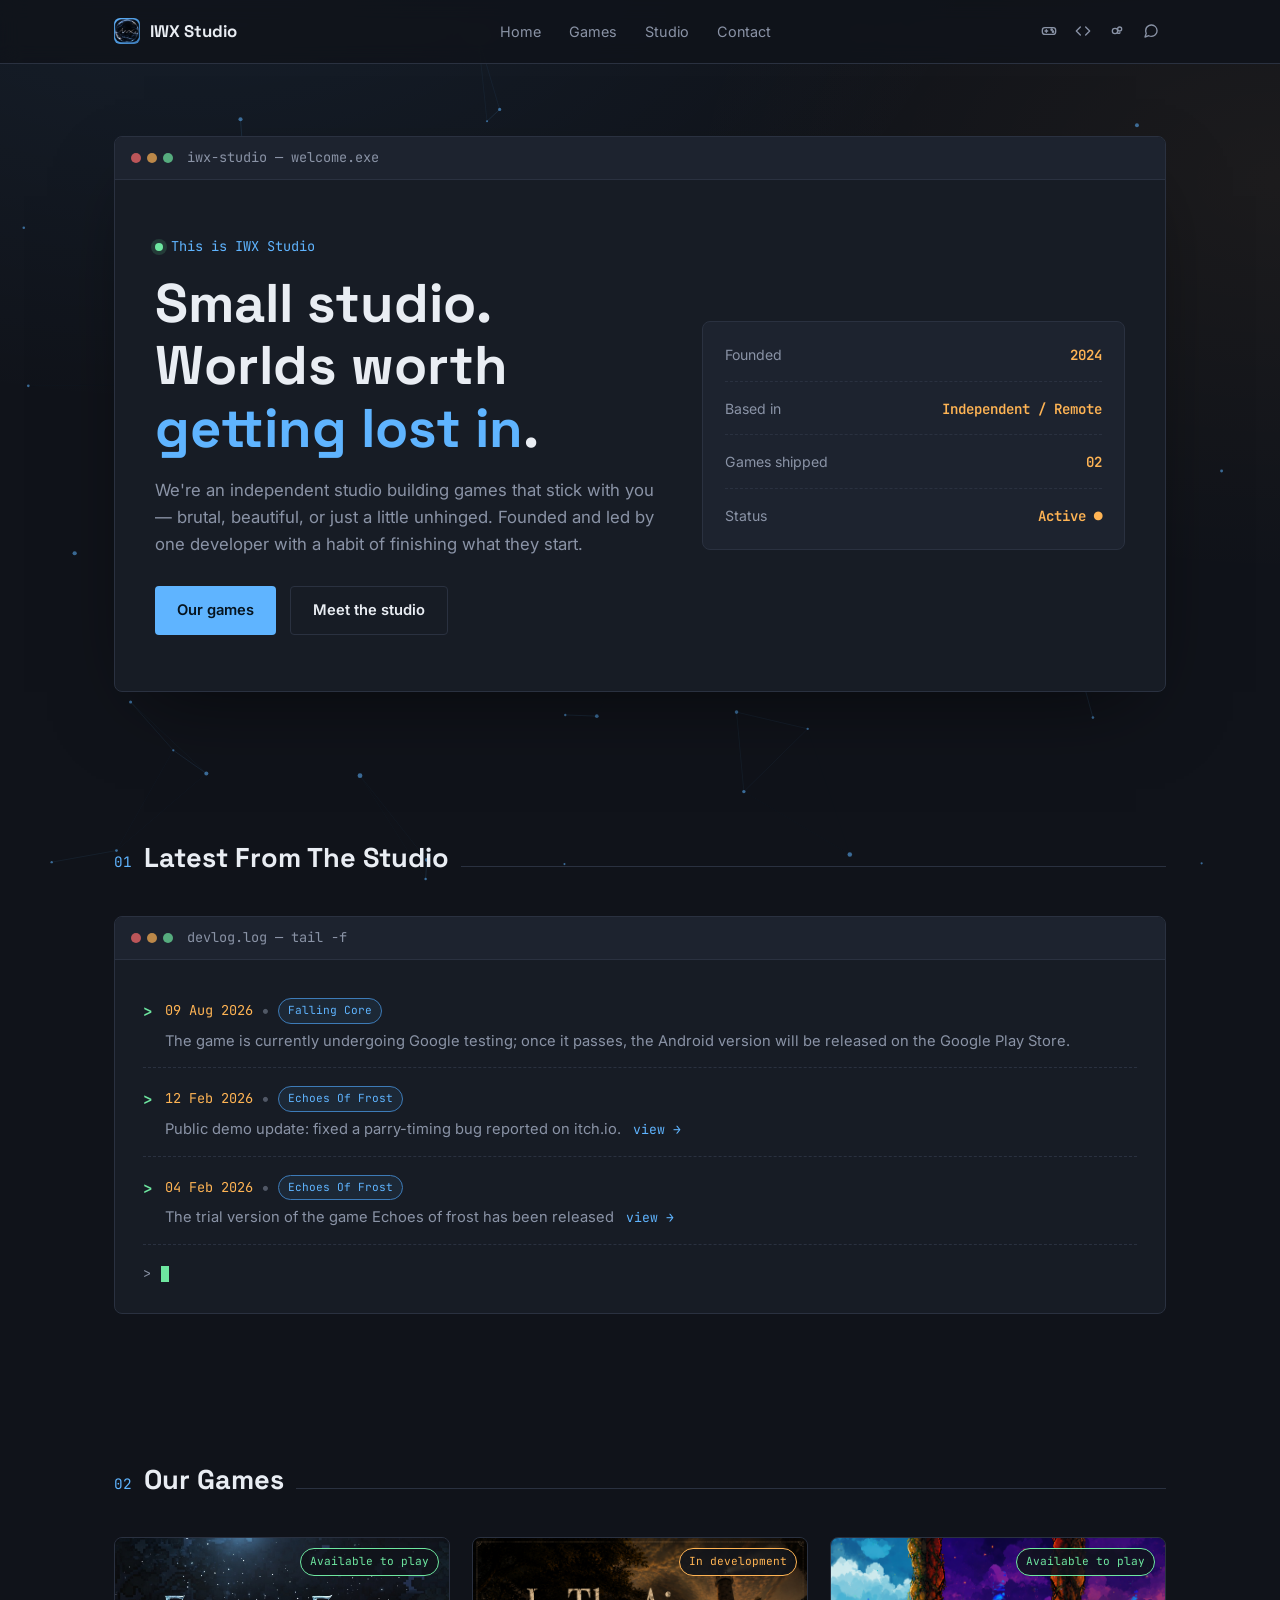
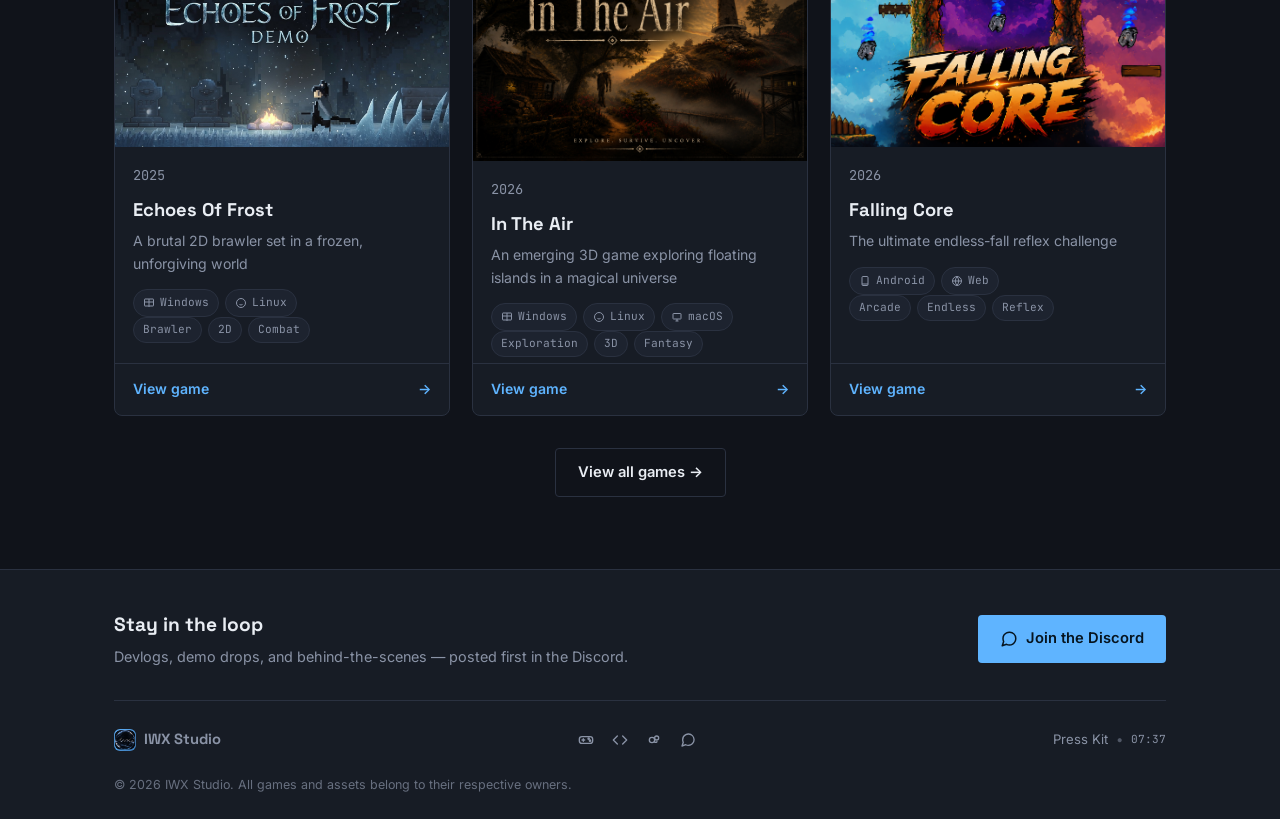
==== index.html @ 237f4676 "f commit" ====
<!DOCTYPE html>
<html lang="en" dir="ltr">
<head>
  <meta charset="UTF-8" />
  <meta name="viewport" content="width=device-width, initial-scale=1.0" />
  <title>IWX Studio — Independent Game Developer</title>
  <meta name="description" content="IWX Studio is an independent game development studio crafting brutal, beautiful and unforgettable worlds." />

  <meta property="og:type" content="website" />
  <meta property="og:title" content="IWX Studio — Independent Game Developer" />
  <meta property="og:description" content="IWX Studio is an independent game development studio crafting brutal, beautiful and unforgettable worlds." />
  <meta property="og:image" content="assets/iwx_icon.png" />
  <meta name="twitter:card" content="summary_large_image" />

  <link rel="icon" type="image/png" href="assets/iwx_icon.png" />

  <link rel="preconnect" href="https://fonts.googleapis.com" />
  <link rel="preconnect" href="https://fonts.gstatic.com" crossorigin />
  <link
    href="https://fonts.googleapis.com/css2?family=Space+Grotesk:wght@500;700&family=Inter:wght@400;500;600&family=JetBrains+Mono:wght@400;500;600&display=swap"
    rel="stylesheet"
  />

  <link rel="stylesheet" href="css/style.css" />
</head>
<body>

  <canvas id="bg-canvas" aria-hidden="true"></canvas>

  <header class="site-header">
    <div class="container">
      <a href="index.html" class="brand" aria-label="IWX Studio — Home">
        <img src="assets/iwx_icon.png" alt="IWX Studio" class="brand__icon" />
        <span>IWX Studio</span>
      </a>

      <nav class="nav-links" id="nav-links">
        <a href="index.html" class="nav-link is-active">Home</a>
        <a href="games.html" class="nav-link">Games</a>
        <a href="studio.html" class="nav-link">Studio</a>
        <a href="contact.html" class="nav-link">Contact</a>
        <div class="nav-links__socials"><a href="https://iwx-10.itch.io/" target="_blank" rel="noopener noreferrer" class="social-icon social-icon--labeled"><svg viewBox="0 0 24 24" fill="none" stroke="currentColor" stroke-width="2" stroke-linecap="round" stroke-linejoin="round" aria-hidden="true"><rect x="2" y="7" width="20" height="10" rx="4"/><line x1="6" y1="12" x2="10" y2="12"/><line x1="8" y1="10" x2="8" y2="14"/><circle cx="16" cy="10" r="1"/><circle cx="18" cy="13" r="1"/></svg><span>itch.io</span></a><a href="https://github.com/IWXdev" target="_blank" rel="noopener noreferrer" class="social-icon social-icon--labeled"><svg viewBox="0 0 24 24" fill="none" stroke="currentColor" stroke-width="2" stroke-linecap="round" stroke-linejoin="round" aria-hidden="true"><polyline points="16 18 22 12 16 6"/><polyline points="8 6 2 12 8 18"/></svg><span>GitHub</span></a><a href="https://www.reddit.com/user/IWX_10/" target="_blank" rel="noopener noreferrer" class="social-icon social-icon--labeled"><svg viewBox="0 0 24 24" fill="none" stroke="currentColor" stroke-width="2" stroke-linecap="round" stroke-linejoin="round" aria-hidden="true"><circle cx="9" cy="12" r="4"/><circle cx="16" cy="9" r="3"/><path d="M12.5 14.5c1 1 3 1 4 0"/></svg><span>Reddit</span></a><a href="https://discord.gg/ThWcgst4D" target="_blank" rel="noopener noreferrer" class="social-icon social-icon--labeled"><svg viewBox="0 0 24 24" fill="none" stroke="currentColor" stroke-width="2" stroke-linecap="round" stroke-linejoin="round" aria-hidden="true"><path d="M21 11.5a8.38 8.38 0 0 1-.9 3.8 8.5 8.5 0 0 1-7.6 4.7 8.38 8.38 0 0 1-3.8-.9L3 21l1.9-5.7a8.38 8.38 0 0 1-.9-3.8 8.5 8.5 0 0 1 4.7-7.6 8.38 8.38 0 0 1 3.8-.9h.5a8.48 8.48 0 0 1 8 8v.5z"/></svg><span>Discord</span></a></div>
      </nav>

      <div class="header-right">
        <div class="social-icons"><a href="https://iwx-10.itch.io/" target="_blank" rel="noopener noreferrer" class="social-icon" aria-label="itch.io" title="itch.io"><svg viewBox="0 0 24 24" fill="none" stroke="currentColor" stroke-width="2" stroke-linecap="round" stroke-linejoin="round" aria-hidden="true"><rect x="2" y="7" width="20" height="10" rx="4"/><line x1="6" y1="12" x2="10" y2="12"/><line x1="8" y1="10" x2="8" y2="14"/><circle cx="16" cy="10" r="1"/><circle cx="18" cy="13" r="1"/></svg></a><a href="https://github.com/IWXdev" target="_blank" rel="noopener noreferrer" class="social-icon" aria-label="GitHub" title="GitHub"><svg viewBox="0 0 24 24" fill="none" stroke="currentColor" stroke-width="2" stroke-linecap="round" stroke-linejoin="round" aria-hidden="true"><polyline points="16 18 22 12 16 6"/><polyline points="8 6 2 12 8 18"/></svg></a><a href="https://www.reddit.com/user/IWX_10/" target="_blank" rel="noopener noreferrer" class="social-icon" aria-label="Reddit" title="Reddit"><svg viewBox="0 0 24 24" fill="none" stroke="currentColor" stroke-width="2" stroke-linecap="round" stroke-linejoin="round" aria-hidden="true"><circle cx="9" cy="12" r="4"/><circle cx="16" cy="9" r="3"/><path d="M12.5 14.5c1 1 3 1 4 0"/></svg></a><a href="https://discord.gg/ThWcgst4D" target="_blank" rel="noopener noreferrer" class="social-icon" aria-label="Discord" title="Discord"><svg viewBox="0 0 24 24" fill="none" stroke="currentColor" stroke-width="2" stroke-linecap="round" stroke-linejoin="round" aria-hidden="true"><path d="M21 11.5a8.38 8.38 0 0 1-.9 3.8 8.5 8.5 0 0 1-7.6 4.7 8.38 8.38 0 0 1-3.8-.9L3 21l1.9-5.7a8.38 8.38 0 0 1-.9-3.8 8.5 8.5 0 0 1 4.7-7.6 8.38 8.38 0 0 1 3.8-.9h.5a8.48 8.48 0 0 1 8 8v.5z"/></svg></a></div>
        <button class="nav-toggle" id="nav-toggle" aria-label="Toggle menu" aria-expanded="false">
          <svg viewBox="0 0 24 24" fill="none" stroke="currentColor" stroke-width="2" stroke-linecap="round" stroke-linejoin="round" aria-hidden="true"><line x1="3" y1="6" x2="21" y2="6"/><line x1="3" y1="12" x2="21" y2="12"/><line x1="3" y1="18" x2="21" y2="18"/></svg>
        </button>
      </div>
    </div>
  </header>

  <main>

    <section class="hero">
      <div class="container">
        <div class="editor-window">
          <div class="editor-titlebar">
            <div class="dots"><span></span><span></span><span></span></div>
            <span class="mono editor-titlebar__label">iwx-studio — welcome.exe</span>
          </div>
          <div class="hero-body">
            <div>
              <div class="hero-eyebrow">This is IWX Studio</div>
              <h1>Small studio.<br />Worlds worth <span class="accent">getting lost in</span>.</h1>
              <p class="lead">
                We're an independent studio building games that stick with you —
                brutal, beautiful, or just a little unhinged. Founded and led by one
                developer with a habit of finishing what they start.
              </p>
              <div class="hero-actions">
                <a href="games.html" class="btn btn--primary">Our games</a>
                <a href="studio.html" class="btn btn--ghost">Meet the studio</a>
              </div>
            </div>
            <div class="stat-panel">
              <div class="stat-row">
                <span class="stat-row__label">Founded</span>
                <span class="stat-row__value">2024</span>
              </div>
              <div class="stat-row">
                <span class="stat-row__label">Based in</span>
                <span class="stat-row__value">Independent / Remote</span>
              </div>
              <div class="stat-row">
                <span class="stat-row__label">Games shipped</span>
                <span class="stat-row__value">02</span>
              </div>
              <div class="stat-row">
                <span class="stat-row__label">Status</span>
                <span class="stat-row__value">Active ●</span>
              </div>
            </div>
          </div>
        </div>
      </div>
    </section>

    <section id="updates">
      <div class="container">
        <div class="section-head">
          <span class="section-head__index mono">01</span>
          <h2>Latest From The Studio</h2>
          <span class="section-head__line"></span>
        </div>

        <div class="terminal-window">
          <div class="editor-titlebar">
            <div class="dots"><span></span><span></span><span></span></div>
            <span class="mono editor-titlebar__label">devlog.log — tail -f</span>
          </div>
          <div class="terminal-body" id="devlog-feed"></div>
        </div>
      </div>
    </section>

    <section id="games">
      <div class="container">
        <div class="section-head">
          <span class="section-head__index mono">02</span>
          <h2>Our Games</h2>
          <span class="section-head__line"></span>
        </div>

        <div class="projects-grid" id="games-grid"></div>

        <div class="section-cta">
          <a href="games.html" class="btn btn--ghost">View all games →</a>
        </div>
      </div>
    </section>

  </main>

  <footer class="site-footer">
    <div class="container">
      <div class="footer-cta">
        <div>
          <h3>Stay in the loop</h3>
          <p>Devlogs, demo drops, and behind-the-scenes — posted first in the Discord.</p>
        </div>
        <a href="https://discord.gg/ThWcgst4D" target="_blank" rel="noopener noreferrer" class="btn btn--primary">
          <svg viewBox="0 0 24 24" fill="none" stroke="currentColor" stroke-width="2" stroke-linecap="round" stroke-linejoin="round" aria-hidden="true"><path d="M21 11.5a8.38 8.38 0 0 1-.9 3.8 8.5 8.5 0 0 1-7.6 4.7 8.38 8.38 0 0 1-3.8-.9L3 21l1.9-5.7a8.38 8.38 0 0 1-.9-3.8 8.5 8.5 0 0 1 4.7-7.6 8.38 8.38 0 0 1 3.8-.9h.5a8.48 8.48 0 0 1 8 8v.5z"/></svg>
          Join the Discord
        </a>
      </div>

      <div class="footer-bottom">
        <div class="footer-bottom__brand">
          <img src="assets/iwx_icon.png" alt="IWX Studio" class="brand__icon brand__icon--sm" />
          <span>IWX Studio</span>
        </div>
        <div class="social-icons"><a href="https://iwx-10.itch.io/" target="_blank" rel="noopener noreferrer" class="social-icon" aria-label="itch.io" title="itch.io"><svg viewBox="0 0 24 24" fill="none" stroke="currentColor" stroke-width="2" stroke-linecap="round" stroke-linejoin="round" aria-hidden="true"><rect x="2" y="7" width="20" height="10" rx="4"/><line x1="6" y1="12" x2="10" y2="12"/><line x1="8" y1="10" x2="8" y2="14"/><circle cx="16" cy="10" r="1"/><circle cx="18" cy="13" r="1"/></svg></a><a href="https://github.com/IWXdev" target="_blank" rel="noopener noreferrer" class="social-icon" aria-label="GitHub" title="GitHub"><svg viewBox="0 0 24 24" fill="none" stroke="currentColor" stroke-width="2" stroke-linecap="round" stroke-linejoin="round" aria-hidden="true"><polyline points="16 18 22 12 16 6"/><polyline points="8 6 2 12 8 18"/></svg></a><a href="https://www.reddit.com/user/IWX_10/" target="_blank" rel="noopener noreferrer" class="social-icon" aria-label="Reddit" title="Reddit"><svg viewBox="0 0 24 24" fill="none" stroke="currentColor" stroke-width="2" stroke-linecap="round" stroke-linejoin="round" aria-hidden="true"><circle cx="9" cy="12" r="4"/><circle cx="16" cy="9" r="3"/><path d="M12.5 14.5c1 1 3 1 4 0"/></svg></a><a href="https://discord.gg/ThWcgst4D" target="_blank" rel="noopener noreferrer" class="social-icon" aria-label="Discord" title="Discord"><svg viewBox="0 0 24 24" fill="none" stroke="currentColor" stroke-width="2" stroke-linecap="round" stroke-linejoin="round" aria-hidden="true"><path d="M21 11.5a8.38 8.38 0 0 1-.9 3.8 8.5 8.5 0 0 1-7.6 4.7 8.38 8.38 0 0 1-3.8-.9L3 21l1.9-5.7a8.38 8.38 0 0 1-.9-3.8 8.5 8.5 0 0 1 4.7-7.6 8.38 8.38 0 0 1 3.8-.9h.5a8.48 8.48 0 0 1 8 8v.5z"/></svg></a></div>
        <div class="footer-links">
          <a href="press-kit.html">Press Kit</a>
          <span class="dot">•</span>
          <span class="mono" id="status-clock"></span>
        </div>
      </div>
      <p class="footer-copyright">© 2026 IWX Studio. All games and assets belong to their respective owners.</p>
    </div>
  </footer>

  <script src="js/background.js"></script>
  <script src="js/site.js"></script>
  <script src="js/projects.js"></script>
  <script src="js/platform-icons.js"></script>
  <script src="js/devlogs.js"></script>
  <script src="js/main.js"></script>
</body>
</html>
---- css/style.css ----
/* ============================================
   Design tokens
   ============================================ */
:root {
  /* ألوان */
  --bg: #10131a;
  --panel: #171c25;
  --panel-2: #1d232f;
  --border: #2a3140;
  --text: #e9edf3;
  --text-muted: #8a93a6;
  --blue: #5fb4ff;
  --blue-dim: #3d7bb8;
  --amber: #ffb454;
  --green: #6ee7a0;
  --red: #ff6b6b;

  /* خطوط */
  --font-display: "Space Grotesk", sans-serif;
  --font-body: "Inter", sans-serif;
  --font-mono: "JetBrains Mono", monospace;

  /* مقاييس */
  --radius: 8px;
  --radius-sm: 4px;
  --max-width: 1100px;
  --header-h: 64px;
}

* { box-sizing: border-box; margin: 0; padding: 0; }

html { scroll-behavior: smooth; }

@media (prefers-reduced-motion: reduce) {
  html { scroll-behavior: auto; }
  *, *::before, *::after {
    animation-duration: 0.01ms !important;
    transition-duration: 0.01ms !important;
  }
}

body {
  background: var(--bg);
  color: var(--text);
  font-family: var(--font-body);
  line-height: 1.6;
  background-image:
    radial-gradient(ellipse 800px 500px at 15% -10%, rgba(95, 180, 255, 0.08), transparent),
    radial-gradient(ellipse 600px 400px at 100% 20%, rgba(255, 180, 84, 0.05), transparent);
  background-attachment: fixed;
}

img { max-width: 100%; display: block; }
a { color: inherit; text-decoration: none; }
button { font: inherit; cursor: pointer; border: none; background: none; color: inherit; }
ul { list-style: none; }

#bg-canvas {
  position: fixed;
  inset: 0;
  z-index: -1;
  pointer-events: none;
  display: block;
}

.mono { font-family: var(--font-mono); font-size: 0.85em; }
.dot { color: var(--text-muted); opacity: 0.5; }

.container {
  max-width: var(--max-width);
  margin-inline: auto;
  padding-inline: 24px;
}

/* ============================================
   Header / Nav
   ============================================ */
.site-header {
  position: sticky;
  top: 0;
  z-index: 50;
  height: var(--header-h);
  display: flex;
  align-items: center;
  background: rgba(16, 19, 26, 0.85);
  backdrop-filter: blur(10px);
  border-bottom: 1px solid var(--border);
}

.site-header .container {
  display: flex;
  align-items: center;
  justify-content: space-between;
  width: 100%;
}

.brand {
  display: flex;
  align-items: center;
  gap: 10px;
  font-family: var(--font-display);
  font-weight: 700;
  font-size: 1.05rem;
}

.brand__icon {
  width: 26px;
  height: 26px;
  border-radius: 6px;
  background: linear-gradient(135deg, var(--blue), var(--blue-dim));
  display: flex;
  align-items: center;
  justify-content: center;
  font-family: var(--font-mono);
  font-size: 0.75rem;
  color: #06141f;
  font-weight: 700;
  flex-shrink: 0;
  object-fit: cover; /* harmless on <span>, keeps <img> from stretching */
}

.brand__icon--sm { width: 22px; height: 22px; font-size: 0.68rem; }

.nav-links {
  display: flex;
  align-items: center;
  gap: 28px;
}

.nav-links__socials { display: none; }

.nav-link {
  font-size: 0.9rem;
  color: var(--text-muted);
  position: relative;
  padding-block: 4px;
  transition: color 0.2s;
}

.nav-link:hover,
.nav-link.is-active {
  color: var(--text);
}

.nav-link.is-active::after {
  content: "";
  position: absolute;
  inset-inline: 0;
  bottom: -2px;
  height: 2px;
  background: var(--amber);
  border-radius: 2px;
}

.header-right {
  display: flex;
  align-items: center;
  gap: 18px;
}

.social-icons {
  display: flex;
  align-items: center;
  gap: 4px;
}

.social-icon {
  display: flex;
  align-items: center;
  justify-content: center;
  width: 30px;
  height: 30px;
  border-radius: 6px;
  color: var(--text-muted);
  transition: color 0.2s, background 0.2s;
}
.social-icon:hover { color: var(--blue); background: var(--panel-2); }
.social-icon svg { width: 16px; height: 16px; }

.social-icon--labeled {
  display: none;
}

.nav-toggle {
  display: none;
  width: 34px;
  height: 34px;
  align-items: center;
  justify-content: center;
  border-radius: 6px;
  color: var(--text);
}
.nav-toggle svg { width: 20px; height: 20px; }
.nav-toggle:hover { background: var(--panel-2); }
}

/* ============================================
   Hero — بتصميم "Project Manager" ديال Godot
   ============================================ */
.hero {
  padding-block: 64px 40px;
}

.editor-window {
  border: 1px solid var(--border);
  border-radius: var(--radius);
  background: var(--panel);
  overflow: hidden;
  box-shadow: 0 30px 80px -30px rgba(0, 0, 0, 0.6);
}

.editor-titlebar {
  display: flex;
  align-items: center;
  gap: 10px;
  padding: 10px 16px;
  background: var(--panel-2);
  border-bottom: 1px solid var(--border);
}

.dots { display: flex; gap: 6px; }
.dots span {
  width: 10px; height: 10px; border-radius: 50%;
  background: var(--border);
}
.dots span:nth-child(1) { background: var(--red); opacity: 0.7; }
.dots span:nth-child(2) { background: var(--amber); opacity: 0.7; }
.dots span:nth-child(3) { background: var(--green); opacity: 0.7; }

.editor-titlebar__label {
  color: var(--text-muted);
  margin-inline-start: 4px;
}

.hero-body {
  padding: 56px 40px;
  display: grid;
  grid-template-columns: 1.2fr 1fr;
  gap: 40px;
  align-items: center;
}

.hero-eyebrow {
  font-family: var(--font-mono);
  color: var(--blue);
  font-size: 0.85rem;
  margin-bottom: 14px;
  display: flex;
  align-items: center;
  gap: 8px;
}

.hero-eyebrow::before {
  content: "";
  width: 8px; height: 8px; border-radius: 50%;
  background: var(--green);
  box-shadow: 0 0 0 4px rgba(110, 231, 160, 0.15);
}

.hero h1 {
  font-family: var(--font-display);
  font-size: clamp(2.2rem, 4.5vw, 3.4rem);
  line-height: 1.15;
  font-weight: 700;
  margin-bottom: 18px;
}

.hero h1 .accent { color: var(--blue); }

.hero p.lead {
  color: var(--text-muted);
  font-size: 1.05rem;
  max-width: 46ch;
  margin-bottom: 28px;
}

.hero-actions { display: flex; gap: 14px; flex-wrap: wrap; }

.btn {
  display: inline-flex;
  align-items: center;
  gap: 8px;
  padding: 12px 22px;
  border-radius: var(--radius-sm);
  font-weight: 600;
  font-size: 0.92rem;
  transition: transform 0.15s ease, box-shadow 0.15s ease, background 0.15s;
}

.btn svg {
  width: 18px;
  height: 18px;
  flex-shrink: 0;
}

.btn--primary {
  background: var(--blue);
  color: #06141f;
}
.btn--primary:hover {
  transform: translateY(-2px);
  box-shadow: 0 10px 24px -8px rgba(95, 180, 255, 0.5);
}

.btn--ghost {
  border: 1px solid var(--border);
  color: var(--text);
}
.btn--ghost:hover { border-color: var(--blue); color: var(--blue); }

/* لوحة إحصائيات صغيرة يمين الـ hero */
.stat-panel {
  background: var(--panel-2);
  border: 1px solid var(--border);
  border-radius: var(--radius);
  padding: 22px;
  display: grid;
  gap: 16px;
}

.stat-row {
  display: flex;
  justify-content: space-between;
  align-items: baseline;
  font-size: 0.88rem;
  padding-bottom: 14px;
  border-bottom: 1px dashed var(--border);
}
.stat-row:last-child { border-bottom: none; padding-bottom: 0; }

.stat-row__label { color: var(--text-muted); }
.stat-row__value { font-family: var(--font-mono); color: var(--amber); font-weight: 600; }

/* ============================================
   Sections عامة
   ============================================ */
section { padding-block: 72px; }

.section-head {
  display: flex;
  align-items: baseline;
  gap: 12px;
  margin-bottom: 36px;
}

.section-head__index {
  font-family: var(--font-mono);
  color: var(--blue);
  font-size: 0.9rem;
}

.section-head h2 {
  font-family: var(--font-display);
  font-size: 1.7rem;
  font-weight: 700;
}

.section-head__line {
  flex: 1;
  height: 1px;
  background: var(--border);
}

/* ============================================
   About / Skills
   ============================================ */
.about-grid {
  display: grid;
  grid-template-columns: 1.3fr 1fr;
  gap: 48px;
  align-items: start;
}

.about-text p { color: var(--text-muted); margin-bottom: 16px; max-width: 60ch; }
.about-text strong { color: var(--text); }

.about-info {
  display: grid;
  gap: 14px;
  margin-top: 22px;
  padding-top: 4px;
}
.about-info .stat-row { border-bottom: 1px dashed var(--border); padding-bottom: 14px; }
.about-info .stat-row:last-child { border-bottom: none; padding-bottom: 0; }
.about-info .stat-row__value { text-align: end; max-width: 30ch; }

.skills-list { display: grid; gap: 10px; }

.skill-row {
  display: grid;
  grid-template-columns: 120px 1fr 40px;
  align-items: center;
  gap: 14px;
  font-size: 0.9rem;
}

.skill-row__name { font-family: var(--font-mono); color: var(--text-muted); }

.skill-bar {
  height: 6px;
  background: var(--panel-2);
  border-radius: 3px;
  overflow: hidden;
  border: 1px solid var(--border);
}

.skill-bar__fill {
  height: 100%;
  background: linear-gradient(90deg, var(--blue-dim), var(--blue));
  border-radius: 3px;
  transform-origin: right;
  animation: growBar 1s ease forwards;
}

@keyframes growBar {
  from { transform: scaleX(0); }
  to { transform: scaleX(1); }
}

.skill-row__pct { color: var(--amber); font-family: var(--font-mono); text-align: end; }

/* ============================================
   Projects grid
   ============================================ */
.projects-grid {
  display: grid;
  grid-template-columns: repeat(auto-fit, minmax(300px, 1fr));
  gap: 22px;
}

.proj-card {
  background: var(--panel);
  border: 1px solid var(--border);
  border-radius: var(--radius);
  overflow: hidden;
  display: flex;
  flex-direction: column;
  transition: transform 0.2s ease, border-color 0.2s ease;
  animation: fadeUp 0.5s ease backwards;
  animation-delay: var(--delay, 0ms);
}

@keyframes fadeUp {
  from { opacity: 0; transform: translateY(14px); }
  to { opacity: 1; transform: translateY(0); }
}

.proj-card:hover {
  transform: translateY(-4px);
  border-color: var(--blue-dim);
}

.proj-card__thumb {
  position: relative;
  aspect-ratio: 16 / 10;
  background: var(--panel-2);
}

.proj-card__thumb img { width: 100%; height: 100%; object-fit: cover; }

.proj-card__status {
  position: absolute;
  top: 10px;
  inset-inline-end: 10px;
  font-family: var(--font-mono);
  font-size: 0.7rem;
  padding: 4px 9px;
  border-radius: 20px;
  background: rgba(16, 19, 26, 0.85);
  border: 1px solid var(--border);
}
.proj-card__status--released { color: var(--green); border-color: var(--green); }
.proj-card__status--in-dev { color: var(--amber); border-color: var(--amber); }
.proj-card__status--prototype { color: var(--text-muted); }

.proj-card__body { padding: 18px 18px 6px; flex: 1; }

.proj-card__meta {
  display: flex;
  align-items: center;
  gap: 8px;
  color: var(--text-muted);
  margin-bottom: 8px;
}

.proj-card__title {
  font-family: var(--font-display);
  font-size: 1.15rem;
  margin-bottom: 6px;
}

.proj-card__tagline {
  color: var(--text-muted);
  font-size: 0.88rem;
  margin-bottom: 14px;
}

.proj-card__tags { display: flex; flex-wrap: wrap; gap: 6px; }

.tag {
  font-family: var(--font-mono);
  font-size: 0.7rem;
  padding: 3px 9px;
  border-radius: 20px;
  background: var(--panel-2);
  color: var(--text-muted);
  border: 1px solid var(--border);
}

.proj-card__open {
  display: flex;
  align-items: center;
  justify-content: space-between;
  padding: 14px 18px;
  border-top: 1px solid var(--border);
  color: var(--blue);
  font-weight: 600;
  font-size: 0.88rem;
}
.proj-card__open .arrow { transition: transform 0.2s; }
.proj-card__open:hover .arrow { transform: translateX(4px); }
[dir="rtl"] .proj-card__open:hover .arrow { transform: translateX(-4px); }

/* ============================================
   Devlog — terminal-style feed
   ============================================ */
.terminal-window {
  background: var(--panel);
  border: 1px solid var(--border);
  border-radius: var(--radius);
  overflow: hidden;
}

.terminal-body {
  padding: 24px 28px 28px;
  display: flex;
  flex-direction: column;
  gap: 4px;
}

.log-line {
  display: flex;
  gap: 12px;
  padding-block: 14px;
  border-bottom: 1px dashed var(--border);
  animation: fadeUp 0.4s ease backwards;
  animation-delay: var(--delay, 0ms);
}
.log-line:last-of-type { border-bottom: none; }

.log-line__prompt {
  font-family: var(--font-mono);
  color: var(--green);
  font-weight: 600;
  flex-shrink: 0;
  padding-top: 1px;
}

.log-line__body { flex: 1; min-width: 0; }

.log-line__meta {
  display: flex;
  align-items: center;
  gap: 8px;
  margin-bottom: 6px;
}

.log-line__date { color: var(--amber); }

.tag--log {
  color: var(--blue);
  border-color: var(--blue-dim);
  background: rgba(95, 180, 255, 0.08);
}

.log-line__entry {
  color: var(--text-muted);
  font-size: 0.92rem;
  line-height: 1.6;
}

.log-line__link {
  display: inline-block;
  margin-inline-start: 8px;
  color: var(--blue);
  font-family: var(--font-mono);
  font-size: 0.82rem;
  white-space: nowrap;
}
.log-line__link:hover { text-decoration: underline; }

.log-cursor {
  display: flex;
  align-items: center;
  gap: 10px;
  padding-top: 14px;
  color: var(--text-muted);
}

.log-cursor__blink {
  width: 8px;
  height: 16px;
  background: var(--green);
  animation: blink 1s step-end infinite;
}

@keyframes blink {
  0%, 49% { opacity: 1; }
  50%, 100% { opacity: 0; }
}

@media (prefers-reduced-motion: reduce) {
  .log-cursor__blink { animation: none; opacity: 1; }
}

/* ============================================
   Platform badges
   ============================================ */
.platform-badges {
  display: flex;
  gap: 6px;
  flex-wrap: wrap;
}

.platform-badge {
  display: inline-flex;
  align-items: center;
  gap: 5px;
  font-family: var(--font-mono);
  font-size: 0.7rem;
  padding: 4px 9px;
  border-radius: 20px;
  background: var(--panel-2);
  color: var(--text-muted);
  border: 1px solid var(--border);
}

.platform-badge svg { width: 12px; height: 12px; }

/* ============================================
   Page hero (about / press-kit / game pages)
   ============================================ */
.page-hero {
  padding-block: 48px 20px;
}

.page-hero h1 {
  font-family: var(--font-display);
  font-size: clamp(1.8rem, 3.5vw, 2.6rem);
  margin-bottom: 10px;
}

.page-hero p.lead {
  color: var(--text-muted);
  max-width: 60ch;
}

.breadcrumb {
  font-family: var(--font-mono);
  font-size: 0.8rem;
  color: var(--text-muted);
  margin-bottom: 18px;
}
.breadcrumb a:hover { color: var(--blue); }

/* ============================================
   Game detail page
   ============================================ */
.game-hero-media {
  aspect-ratio: 16 / 8;
  border-radius: var(--radius);
  overflow: hidden;
  border: 1px solid var(--border);
  margin-bottom: 28px;
}
.game-hero-media img { width: 100%; height: 100%; object-fit: cover; }

/* ---------- Video hero (game page) ---------- */
.video-hero {
  position: relative;
  aspect-ratio: 16 / 9;
  border-radius: var(--radius);
  overflow: hidden;
  border: 1px solid var(--border);
  margin-bottom: 28px;
  background: var(--panel-2);
}
.video-hero__frame {
  position: absolute;
  inset: 0;
  width: 100%;
  height: 100%;
  pointer-events: none; /* pure background — not an interactive player */
}
.video-hero__overlay {
  position: absolute;
  inset: 0;
  background: linear-gradient(to bottom, transparent 55%, var(--bg) 100%);
  pointer-events: none;
}

/* ---------- Hover video preview (game cards) ---------- */
.card-video-preview {
  position: absolute;
  inset: 0;
  width: 100%;
  height: 100%;
  border: none;
  pointer-events: none;
  animation: fadeUp 0.25s ease;
}

.game-meta-row {
  display: flex;
  align-items: center;
  gap: 14px;
  flex-wrap: wrap;
  margin-bottom: 20px;
}

.game-detail-grid {
  display: grid;
  grid-template-columns: 1.6fr 1fr;
  gap: 40px;
  align-items: start;
}

.game-detail-grid .description {
  color: var(--text-muted);
  margin-bottom: 24px;
}

.game-sidebar {
  background: var(--panel);
  border: 1px solid var(--border);
  border-radius: var(--radius);
  padding: 22px;
  display: grid;
  gap: 16px;
  position: sticky;
  top: calc(var(--header-h) + 20px);
}

.game-sidebar .btn { width: 100%; justify-content: center; }

/* ============================================
   Screenshot gallery + lightbox
   ============================================ */
.gallery-grid {
  display: grid;
  grid-template-columns: repeat(auto-fill, minmax(220px, 1fr));
  gap: 14px;
  margin-top: 16px;
}

.gallery-thumb {
  aspect-ratio: 16 / 9;
  border-radius: var(--radius-sm);
  overflow: hidden;
  border: 1px solid var(--border);
  cursor: zoom-in;
  background: var(--panel-2);
  transition: border-color 0.2s ease, transform 0.2s ease;
}
.gallery-thumb:hover { border-color: var(--blue-dim); transform: translateY(-2px); }
.gallery-thumb img { width: 100%; height: 100%; object-fit: cover; display: block; }

.lightbox-overlay {
  position: fixed;
  inset: 0;
  background: rgba(8, 10, 14, 0.9);
  display: flex;
  align-items: center;
  justify-content: center;
  padding: 40px;
  opacity: 0;
  visibility: hidden;
  transition: opacity 0.2s ease;
  z-index: 200;
}
.lightbox-overlay.is-open { opacity: 1; visibility: visible; }

.lightbox-img {
  max-width: min(90vw, 1000px);
  max-height: 80vh;
  border-radius: var(--radius-sm);
  border: 1px solid var(--border);
}

.lightbox-nav {
  position: absolute;
  top: 50%;
  transform: translateY(-50%);
  width: 44px;
  height: 44px;
  border-radius: 50%;
  background: var(--panel-2);
  border: 1px solid var(--border);
  display: flex;
  align-items: center;
  justify-content: center;
  font-size: 1.3rem;
}
.lightbox-nav:hover { border-color: var(--blue); color: var(--blue); }
.lightbox-nav--prev { inset-inline-start: 24px; }
.lightbox-nav--next { inset-inline-end: 24px; }

.lightbox-close {
  position: absolute;
  top: 24px;
  inset-inline-end: 24px;
  width: 36px;
  height: 36px;
  border-radius: 50%;
  background: var(--panel-2);
  border: 1px solid var(--border);
  font-size: 1.1rem;
}
.lightbox-close:hover { border-color: var(--red); color: var(--red); }

.lightbox-counter {
  position: absolute;
  bottom: 24px;
  left: 50%;
  transform: translateX(-50%);
  font-family: var(--font-mono);
  font-size: 0.8rem;
  color: var(--text-muted);
}

/* ============================================
   About — timeline
   ============================================ */
.timeline {
  display: grid;
  gap: 0;
  margin-top: 24px;
}

.timeline-item {
  display: grid;
  grid-template-columns: 90px 24px 1fr;
  gap: 4px;
}

.timeline-item__year {
  font-family: var(--font-mono);
  color: var(--amber);
  font-size: 0.85rem;
  padding-top: 2px;
}

.timeline-item__rail {
  display: flex;
  flex-direction: column;
  align-items: center;
}
.timeline-item__dot {
  width: 10px;
  height: 10px;
  border-radius: 50%;
  background: var(--blue);
  border: 2px solid var(--bg);
  box-shadow: 0 0 0 1px var(--blue-dim);
  flex-shrink: 0;
}
.timeline-item__line {
  flex: 1;
  width: 1px;
  background: var(--border);
  margin-top: 4px;
}
.timeline-item:last-child .timeline-item__line { display: none; }

.timeline-item__content {
  padding-bottom: 28px;
}
.timeline-item__title {
  font-family: var(--font-display);
  font-weight: 700;
  margin-bottom: 4px;
}
.timeline-item__desc {
  color: var(--text-muted);
  font-size: 0.9rem;
}

.mission-panel {
  background: var(--panel);
  border: 1px solid var(--border);
  border-radius: var(--radius);
  padding: 32px;
  margin-top: 40px;
}
.mission-panel h3 {
  font-family: var(--font-display);
  margin-bottom: 12px;
}
.mission-panel p { color: var(--text-muted); }

/* ============================================
   Press Kit
   ============================================ */
.fact-sheet {
  display: grid;
  gap: 0;
  background: var(--panel);
  border: 1px solid var(--border);
  border-radius: var(--radius);
  overflow: hidden;
}
.fact-row {
  display: grid;
  grid-template-columns: 180px 1fr;
  gap: 16px;
  padding: 16px 22px;
  border-bottom: 1px solid var(--border);
  font-size: 0.92rem;
}
.fact-row:last-child { border-bottom: none; }
.fact-row__label { color: var(--text-muted); font-family: var(--font-mono); font-size: 0.82rem; }
.fact-row__value { color: var(--text); }

.boilerplate-box {
  background: var(--panel-2);
  border: 1px solid var(--border);
  border-radius: var(--radius-sm);
  padding: 20px;
  color: var(--text-muted);
  font-size: 0.92rem;
  line-height: 1.7;
  position: relative;
}

.copy-btn {
  position: absolute;
  top: 12px;
  inset-inline-end: 12px;
  font-family: var(--font-mono);
  font-size: 0.72rem;
  padding: 5px 10px;
  border-radius: 20px;
  background: var(--panel);
  border: 1px solid var(--border);
  color: var(--text-muted);
}
.copy-btn:hover { border-color: var(--blue); color: var(--blue); }
.copy-btn.is-copied { border-color: var(--green); color: var(--green); }

.asset-grid {
  display: grid;
  grid-template-columns: repeat(auto-fill, minmax(180px, 1fr));
  gap: 16px;
}

.asset-card {
  background: var(--panel);
  border: 1px solid var(--border);
  border-radius: var(--radius-sm);
  padding: 18px;
  text-align: center;
}
.asset-card img { max-height: 90px; margin: 0 auto 14px; }
.asset-card .btn { width: 100%; justify-content: center; font-size: 0.8rem; padding: 9px 14px; }

.press-games-table {
  width: 100%;
  border-collapse: collapse;
  font-size: 0.88rem;
}
.press-games-table th, .press-games-table td {
  text-align: start;
  padding: 12px 16px;
  border-bottom: 1px solid var(--border);
}
.press-games-table th {
  font-family: var(--font-mono);
  color: var(--text-muted);
  font-weight: 500;
  font-size: 0.78rem;
}

/* ============================================
   Site footer
   ============================================ */
.site-footer {
  border-top: 1px solid var(--border);
  background: var(--panel);
  padding-block: 40px 24px;
}

.footer-cta {
  display: flex;
  align-items: center;
  justify-content: space-between;
  gap: 24px;
  padding-bottom: 32px;
  border-bottom: 1px solid var(--border);
  margin-bottom: 24px;
}
.footer-cta h3 {
  font-family: var(--font-display);
  font-size: 1.2rem;
  margin-bottom: 4px;
}
.footer-cta p { color: var(--text-muted); font-size: 0.9rem; }

.footer-bottom {
  display: flex;
  align-items: center;
  justify-content: space-between;
  gap: 20px;
  flex-wrap: wrap;
}

.footer-bottom__brand {
  display: flex;
  align-items: center;
  gap: 8px;
  font-family: var(--font-display);
  font-weight: 700;
  font-size: 0.92rem;
  color: var(--text-muted);
}

.footer-links {
  display: flex;
  align-items: center;
  gap: 8px;
  font-size: 0.82rem;
  color: var(--text-muted);
}
.footer-links a:hover { color: var(--blue); }

.footer-copyright {
  margin-top: 20px;
  font-size: 0.78rem;
  color: var(--text-muted);
  opacity: 0.7;
}

/* ============================================
   Founder card (Studio page)
   ============================================ */
.founder-card {
  background: var(--panel);
  border: 1px solid var(--border);
  border-radius: var(--radius);
  padding: 28px;
  text-align: center;
  align-self: start;
}
.founder-card__avatar {
  width: 72px;
  height: 72px;
  margin: 0 auto 16px;
  border-radius: 50%;
  background: linear-gradient(135deg, var(--blue), var(--blue-dim));
  display: flex;
  align-items: center;
  justify-content: center;
  font-family: var(--font-mono);
  font-weight: 700;
  font-size: 1.4rem;
  color: #06141f;
  overflow: hidden;
  border: 1px solid var(--border);
}
.founder-card__avatar img {
  width: 100%;
  height: 100%;
  object-fit: cover;
  display: block;
}
.founder-card h3 {
  font-family: var(--font-display);
  font-size: 1.1rem;
  margin-bottom: 2px;
}
.founder-card__role {
  color: var(--amber);
  font-family: var(--font-mono);
  font-size: 0.78rem;
  margin-bottom: 14px;
}
.founder-card__bio {
  color: var(--text-muted);
  font-size: 0.88rem;
  line-height: 1.6;
}

/* ============================================
   Section CTA (View all games, etc.)
   ============================================ */
.section-cta {
  display: flex;
  justify-content: center;
  margin-top: 32px;
}

/* ============================================
   Contact
   ============================================ */
.contact-panel {
  background: var(--panel);
  border: 1px solid var(--border);
  border-radius: var(--radius);
  padding: 48px;
  text-align: center;
}

.contact-panel h2 {
  font-family: var(--font-display);
  font-size: 1.8rem;
  margin-bottom: 12px;
}

.contact-panel p {
  color: var(--text-muted);
  margin-bottom: 28px;
}

.contact-links { display: flex; gap: 14px; justify-content: center; flex-wrap: wrap; }

/* ============================================
   Status bar (footer)
   ============================================ */
.status-bar {
  border-top: 1px solid var(--border);
  background: var(--panel);
  font-family: var(--font-mono);
  font-size: 0.78rem;
  color: var(--text-muted);
}

.status-bar .container {
  display: flex;
  justify-content: space-between;
  padding-block: 12px;
}

.status-bar span { display: flex; align-items: center; gap: 6px; }

/* ============================================
   Modal
   ============================================ */
.modal-overlay {
  position: fixed;
  inset: 0;
  background: rgba(8, 10, 14, 0.75);
  backdrop-filter: blur(4px);
  display: flex;
  align-items: center;
  justify-content: center;
  padding: 24px;
  opacity: 0;
  visibility: hidden;
  transition: opacity 0.2s ease;
  z-index: 100;
}

.modal-overlay.is-open { opacity: 1; visibility: visible; }

.modal {
  background: var(--panel);
  border: 1px solid var(--border);
  border-radius: var(--radius);
  max-width: 560px;
  width: 100%;
  max-height: 85vh;
  overflow-y: auto;
  transform: translateY(10px) scale(0.98);
  transition: transform 0.2s ease;
}

.modal-overlay.is-open .modal { transform: translateY(0) scale(1); }

.modal-close {
  position: absolute;
  top: 18px;
  inset-inline-end: 18px;
  width: 32px;
  height: 32px;
  border-radius: 50%;
  background: var(--panel-2);
  border: 1px solid var(--border);
  font-size: 1.1rem;
  display: flex;
  align-items: center;
  justify-content: center;
  z-index: 2;
}
.modal-close:hover { border-color: var(--red); color: var(--red); }

.modal-titlebar {
  display: flex;
  align-items: center;
  gap: 10px;
  padding: 12px 16px;
  background: var(--panel-2);
  border-bottom: 1px solid var(--border);
  position: sticky;
  top: 0;
}

.modal-titlebar__label { color: var(--text-muted); }

.modal-body { padding: 24px; }

.modal-thumb {
  width: 100%;
  border-radius: var(--radius-sm);
  border: 1px solid var(--border);
  margin-bottom: 20px;
}

.modal-body h2 {
  font-family: var(--font-display);
  font-size: 1.4rem;
  margin-bottom: 10px;
}

.modal-desc {
  color: var(--text-muted);
  margin-block: 16px;
}

.modal-actions {
  display: flex;
  gap: 12px;
  margin-top: 22px;
  flex-wrap: wrap;
}

/* ============================================
   Responsive
   ============================================ */
@media (max-width: 860px) {
  .hero-body { grid-template-columns: 1fr; padding: 32px 24px; }
  .about-grid { grid-template-columns: 1fr; }
  .status-bar .container { flex-direction: column; gap: 4px; }
  .game-detail-grid { grid-template-columns: 1fr; }
  .game-sidebar { position: static; }
  .fact-row { grid-template-columns: 1fr; gap: 4px; }
  .timeline-item { grid-template-columns: 70px 20px 1fr; }

  .header-right .social-icons { display: none; }
  .nav-toggle { display: flex; }

  .nav-links {
    position: fixed;
    top: var(--header-h);
    inset-inline: 0;
    flex-direction: column;
    align-items: stretch;
    gap: 0;
    background: var(--panel);
    border-bottom: 1px solid var(--border);
    max-height: 0;
    overflow: hidden;
    transition: max-height 0.25s ease;
  }
  .nav-links.is-open { max-height: 480px; }
  .nav-links .nav-link {
    padding: 16px 24px;
    border-bottom: 1px solid var(--border);
  }
  .nav-links .nav-link.is-active::after { display: none; }
  .nav-links .nav-link.is-active { color: var(--amber); }

  .nav-links__socials {
    display: flex;
    flex-wrap: wrap;
    gap: 10px;
    padding: 16px 24px;
  }
  .social-icon--labeled {
    display: flex;
    align-items: center;
    gap: 6px;
    font-size: 0.85rem;
    color: var(--text-muted);
    width: auto;
    height: auto;
  }
  .social-icon--labeled svg { width: 16px; height: 16px; }

  .footer-cta { flex-direction: column; align-items: flex-start; gap: 18px; }
  .footer-bottom { flex-direction: column; gap: 14px; align-items: flex-start; }
}
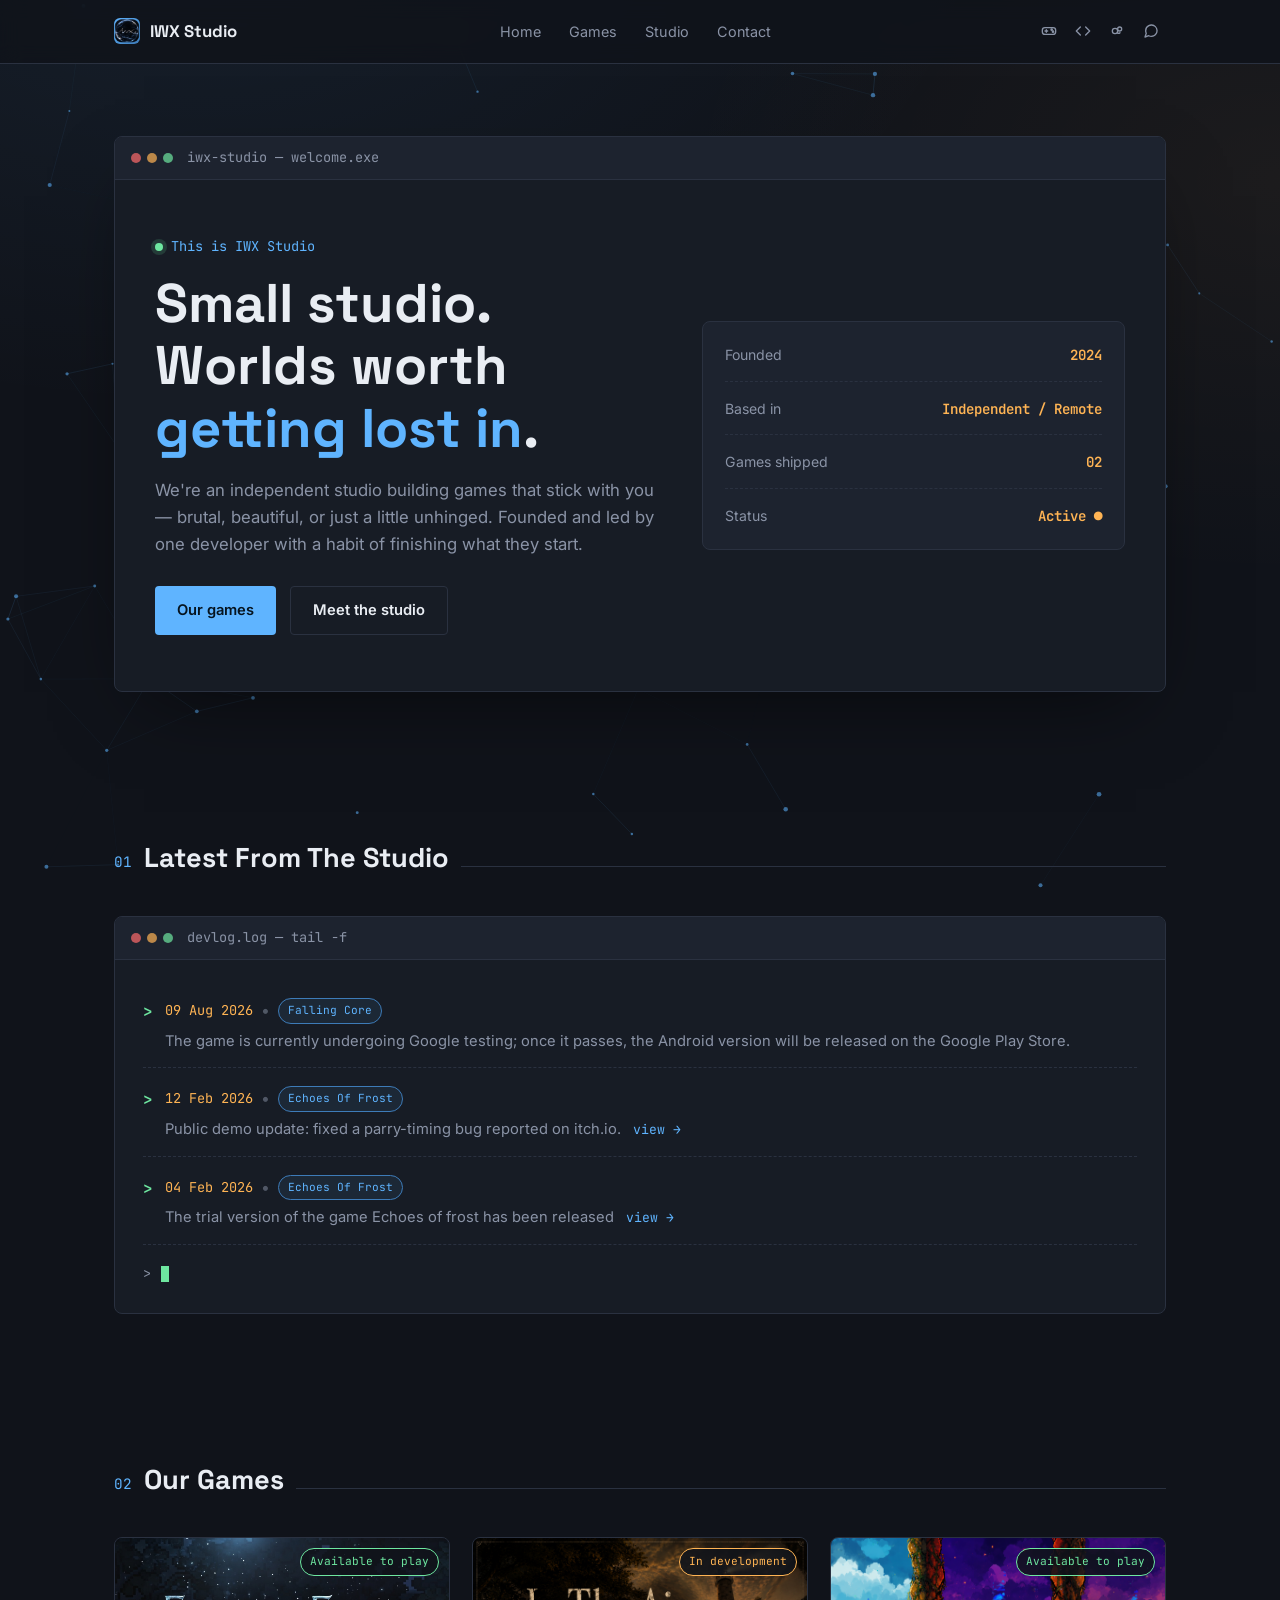
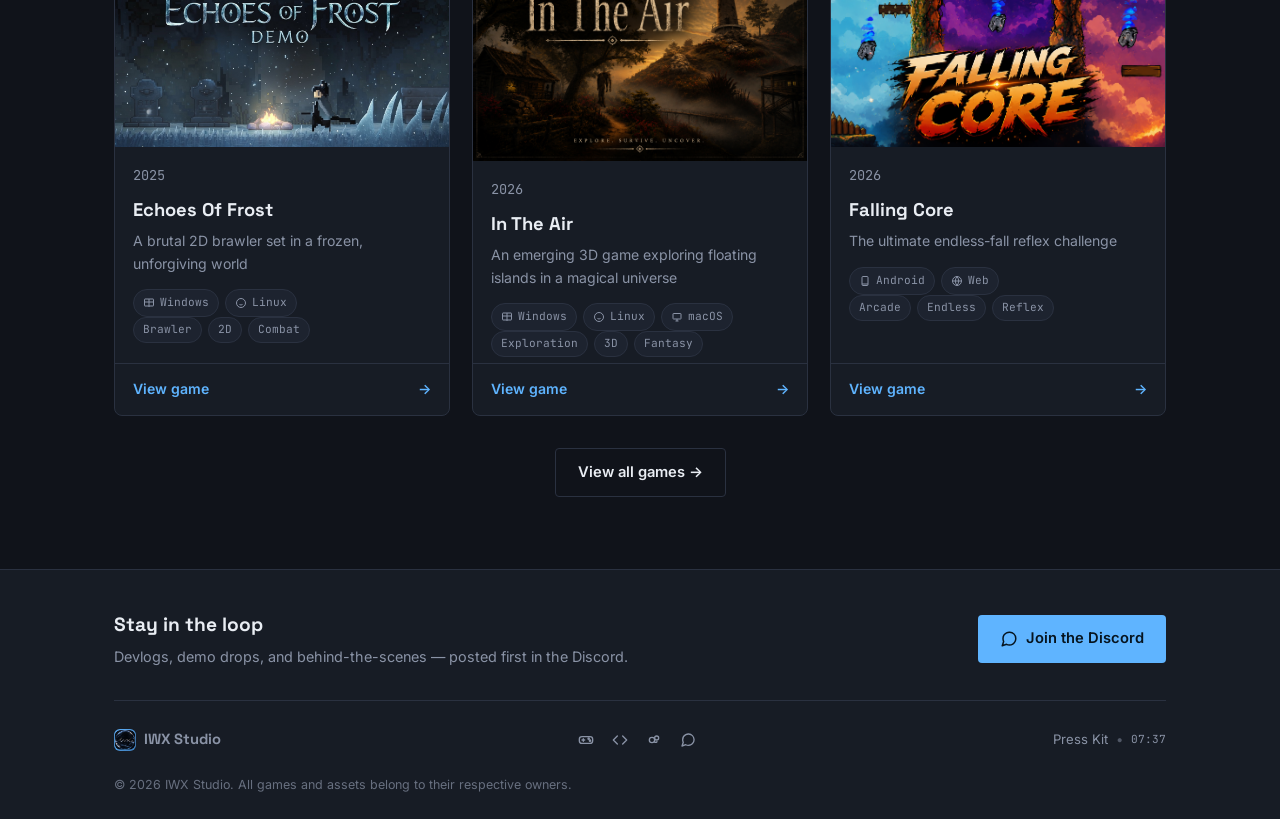
==== commit 2a8b6853: "add google verification" ====
--- a/index.html
+++ b/index.html
@@ -5,22 +5,23 @@
   <meta name="viewport" content="width=device-width, initial-scale=1.0" />
   <title>IWX Studio — Independent Game Developer</title>
   <meta name="description" content="IWX Studio is an independent game development studio crafting brutal, beautiful and unforgettable worlds." />
-
+  
   <meta property="og:type" content="website" />
   <meta property="og:title" content="IWX Studio — Independent Game Developer" />
   <meta property="og:description" content="IWX Studio is an independent game development studio crafting brutal, beautiful and unforgettable worlds." />
   <meta property="og:image" content="assets/iwx_icon.png" />
   <meta name="twitter:card" content="summary_large_image" />
-
+  
   <link rel="icon" type="image/png" href="assets/iwx_icon.png" />
-
+  
   <link rel="preconnect" href="https://fonts.googleapis.com" />
   <link rel="preconnect" href="https://fonts.gstatic.com" crossorigin />
   <link
-    href="https://fonts.googleapis.com/css2?family=Space+Grotesk:wght@500;700&family=Inter:wght@400;500;600&family=JetBrains+Mono:wght@400;500;600&display=swap"
-    rel="stylesheet"
+  href="https://fonts.googleapis.com/css2?family=Space+Grotesk:wght@500;700&family=Inter:wght@400;500;600&family=JetBrains+Mono:wght@400;500;600&display=swap"
+  rel="stylesheet"
   />
-
+  
+  <meta name="google-site-verification" content="lUH1DRwbsWf7qNFoLvOZnGuvm-r9W8Qw8FRhWGN3fWk" />
   <link rel="stylesheet" href="css/style.css" />
 </head>
 <body>
